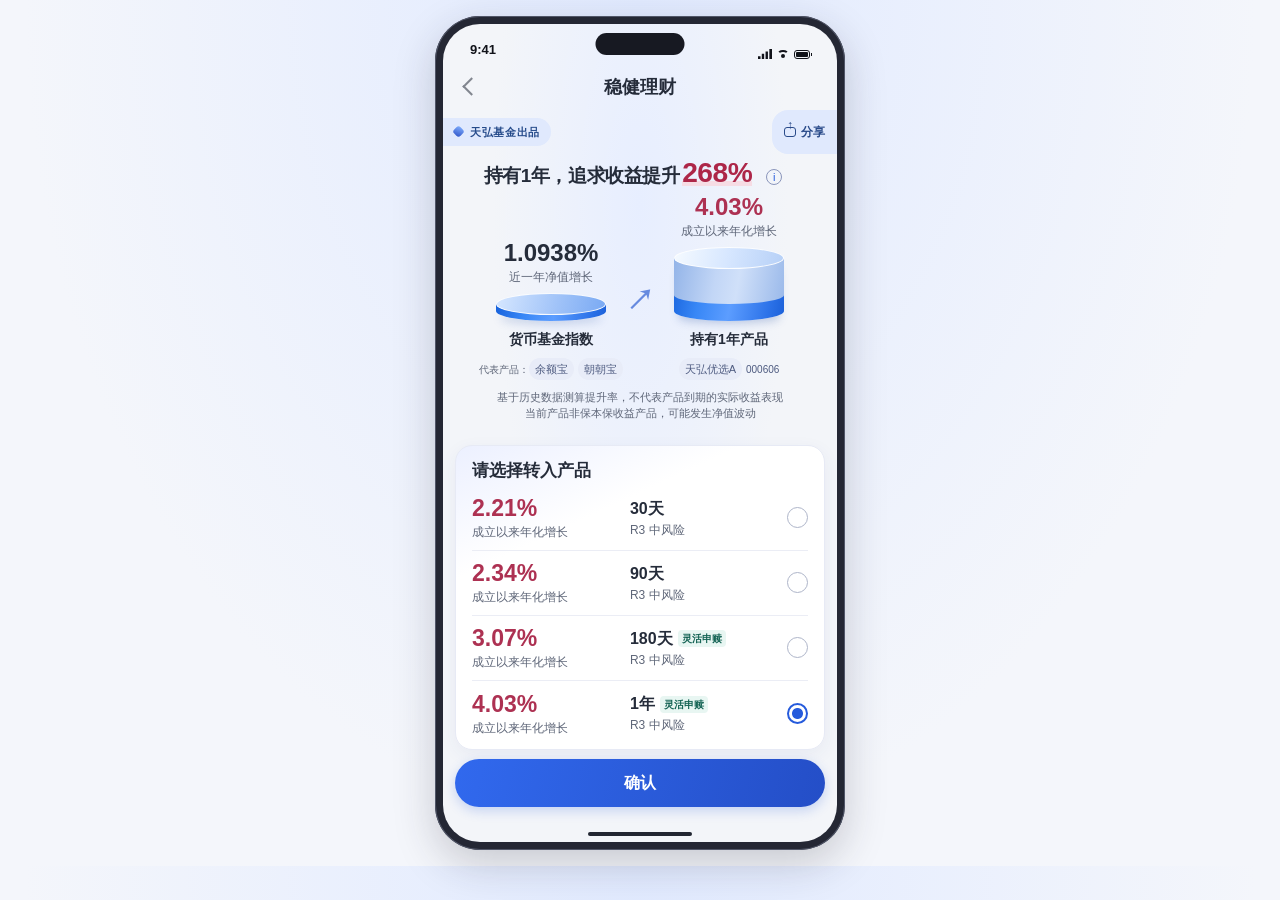
==== phone/index.html @ a5f1ccc5 "Publish iPhone demo with anchored annotations" ====
<!doctype html>
<html lang="zh-CN">
<head>
  <meta charset="utf-8">
  <meta name="viewport" content="width=device-width, initial-scale=1">
  <title>稳健理财</title>
  <link rel="stylesheet" href="./src/styles.css">
  <script defer src="./src/page-content.js"></script>
  <script defer src="./src/app.js"></script>
</head>
<body>
  <div class="iphone">
    <div class="phone-screen">
      <div class="status-bar" aria-hidden="true">
        <span>9:41</span>
        <span class="island"></span>
        <span class="status-icons"><i class="signal"></i><i class="wifi"></i><i class="battery"></i></span>
      </div>
      <header class="topbar">
        <button class="back" type="button" id="back" aria-label="返回"></button>
        <span>稳健理财</span>
      </header>
      <main class="page">
        <section class="hero" aria-labelledby="comparison-title">
          <div class="hero-toolbar">
            <span class="producer">天弘基金出品</span>
            <button class="share" type="button" id="share" aria-label="分享"><span class="share-icon" aria-hidden="true"></span>分享</button>
          </div>
          <div class="section-heading">
            <h1 id="comparison-title" aria-live="polite">历史业绩对照</h1>
            <button class="text-button" type="button" data-sheet="method" aria-label="计算公式"><span aria-hidden="true">i</span></button>
          </div>
          <div class="comparison" id="comparison"></div>
          <p class="comparison-note" id="comparison-note"></p>
        </section>
        <section class="products" aria-labelledby="products-title">
          <h2 id="products-title">请选择转入产品</h2>
          <div id="products" role="radiogroup" aria-labelledby="products-title"></div>
        </section>
        <button class="primary" type="button" id="confirm">确认</button>
      </main>
      <div class="overlay" id="overlay" hidden>
        <section class="sheet" role="dialog" aria-modal="true" aria-labelledby="sheet-title">
          <div class="sheet-heading">
            <h2 id="sheet-title"></h2>
            <button class="dismiss-share" id="dismiss-share" type="button" aria-label="关闭分享" hidden>×</button>
          </div>
          <div id="sheet-body"></div>
          <button class="primary" type="button" id="close">关闭</button>
        </section>
      </div>
      <div class="home-indicator" aria-hidden="true"></div>
    </div>
  </div>
</body>
</html>
---- phone/src/styles.css ----
:root {
  --ink: #252c3a;
  --muted: #5e6678;
  --brand: #265bdc;
  --page: #f3f5f9;
  --paper: #fff;
  --line: #ebedf5;
  --accent: #ad3152;
  --base-cylinder: linear-gradient(100deg, #1762dc 0%, #3887f6 26%, #5c9dff 53%, #2d73e9 85%, #1b60d9);
  --increase-cylinder: linear-gradient(100deg, #93b4e8, #c2d6f6 38%, #d0e0f9 58%, #9ab9ea);
}
* { box-sizing: border-box; }
[hidden] { display: none !important; }
body {
  margin: 0;
  color: var(--ink);
  background: radial-gradient(ellipse at top, #e1eaff, #f4f6fb 68%);
  font: 16px/1.5 -apple-system, BlinkMacSystemFont, "PingFang SC", "Microsoft YaHei", sans-serif;
}
button { font: inherit; cursor: pointer; }
button:focus, a:focus, input:focus { outline: 2px solid var(--brand); outline-offset: 3px; }
h1, h2, p, dl, dd { margin: 0; }
.iphone {
  width: 410px;
  max-width: 100%;
  margin: 16px auto;
  padding: 8px;
  border-radius: 45px;
  background: #242734;
  box-shadow: 0 14px 42px rgba(36, 39, 52, .21), inset 0 0 0 1px #515668;
}
.phone-screen {
  position: relative;
  display: flex;
  flex-direction: column;
  height: 818px;
  height: min(818px, calc(100dvh - 48px));
  overflow: hidden;
  border-radius: 37px;
  background: radial-gradient(ellipse at 50% 22%, #e7eeff, transparent 53%), var(--page);
}
.status-bar {
  position: relative;
  flex: 0 0 40px;
  display: flex;
  align-items: end;
  justify-content: space-between;
  padding: 0 27px 5px;
  color: #11131a;
  font-size: 13px;
  font-weight: 700;
}
.island {
  position: absolute;
  top: 9px;
  left: 50%;
  width: 89px;
  height: 22px;
  transform: translateX(-50%);
  border-radius: 12px;
  background: #171922;
}
.status-icons { display: flex; align-items: center; gap: 5px; }
.signal { width: 14px; height: 10px; background: #11131a; clip-path: polygon(0 100%,0 72%,18% 72%,18% 100%,27% 100%,27% 48%,44% 48%,44% 100%,54% 100%,54% 25%,71% 25%,71% 100%,81% 100%,81% 0,100% 0,100% 100%); }
.wifi { width: 12px; height: 9px; border: 2px solid #11131a; border-color: #11131a transparent transparent; border-radius: 50%; position: relative; }
.wifi::after { content: ''; position: absolute; top: 2px; left: 2px; width: 4px; height: 4px; border-radius: 50%; background: #11131a; }
.battery { position: relative; width: 16px; height: 9px; border: 1px solid #11131a; border-radius: 3px; }
.battery::before { content: ''; position: absolute; inset: 1px; border-radius: 1px; background: #11131a; }
.battery::after { content: ''; position: absolute; right: -3px; top: 2px; height: 3px; width: 1px; background: #11131a; }
.page { flex: 1 1 auto; min-height: 0; width: 100%; overflow: auto; scrollbar-width: none; padding: 0 12px 16px; }
.page::-webkit-scrollbar { display: none; }
.home-indicator { position: relative; flex: 0 0 19px; pointer-events: none; }
.home-indicator::after { content: ''; position: absolute; bottom: 6px; left: 50%; transform: translateX(-50%); width: 104px; height: 4px; border-radius: 4px; background: #222632; }
.topbar {
  position: relative;
  display: flex;
  align-items: center;
  justify-content: center;
  min-height: 46px;
  flex: 0 0 46px;
  font-size: 18px;
  font-weight: 700;
}
.back {
  position: absolute;
  left: 6px;
  width: 44px;
  height: 44px;
  border: 0;
  background: transparent;
}
.back:disabled { cursor: default; opacity: .55; }
.back::before {
  content: '';
  display: inline-block;
  width: 11px;
  height: 11px;
  border: solid var(--ink);
  border-width: 0 0 2px 2px;
  transform: rotate(45deg);
}
.hero { margin-bottom: 8px; padding: 0 7px; }
.section-heading { display: flex; align-items: center; justify-content: center; }
h1 { font-size: 19px; font-weight: 750; line-height: 1.25; letter-spacing: -.025em; }
.hero-toolbar { display: flex; min-height: 38px; align-items: center; justify-content: space-between; }
.producer { color: #244a8a; font-size: 11px; font-weight: 700; letter-spacing: .06em; }
.producer::before {
  content: '';
  display: inline-block;
  width: 9px;
  height: 9px;
  margin-right: 7px;
  border-radius: 3px;
  vertical-align: 0;
  transform: rotate(45deg);
  background: linear-gradient(155deg, #84b2ff, #2e53c8);
}
.share {
  min-height: 44px;
  min-width: 56px;
  padding: 0 1px;
  border: 0;
  background: transparent;
  color: #294a89;
  font-size: 12px;
  font-weight: 650;
}
.share-icon {
  position: relative;
  display: inline-block;
  width: 12px;
  height: 10px;
  margin-right: 5px;
  border: 1px solid currentColor;
  border-radius: 3px;
  vertical-align: -1px;
}
.share-icon::before {
  content: '↑';
  position: absolute;
  top: -9px;
  left: 2px;
  font-size: 12px;
  line-height: 13px;
}
.headline-accent {
  white-space: nowrap;
}
.text-button, .close {
  min-width: 44px;
  min-height: 44px;
  padding: 0;
  color: var(--brand);
  border: 0;
  background: transparent;
}
.text-button span {
  display: inline-block;
  border: 1px solid #8a95bb;
  border-radius: 50%;
  width: 16px;
  height: 16px;
  font-size: 11px;
  line-height: 14px;
}
.headline-value {
  margin-left: 3px;
  color: #ad2648;
  font-size: 1.48em;
  font-weight: 800;
  line-height: 0;
  font-variant-numeric: tabular-nums;
  background: linear-gradient(transparent 76%, #f6dce4 76%, #f6dce4 94%, transparent 94%);
}
.comparison { position: relative; display: flex; align-items: flex-end; height: 183px; }
.metric { flex: 0 0 50%; min-width: 0; text-align: center; }
.comparison-arrow { position: absolute; left: 50%; bottom: 66px; transform: translateX(-50%); color: #668adf; font-size: 28px; line-height: 1; font-weight: 800; }
.metric-value, .product-rate strong {
  font-weight: 700;
  font-variant-numeric: tabular-nums;
}
.metric-value { font-size: 24px; line-height: 1.24; }
.fund .metric-value, .product-rate strong { color: var(--accent); }
.meta, .comparison-note { color: var(--muted); font-size: 12px; }
.artwork {
  min-height: 21px;
  padding-top: 18px;
  display: flex;
  align-items: flex-end;
  justify-content: center;
  padding-bottom: 4px;
}
.cylinder {
  display: block;
  position: relative;
  width: 72%;
  max-width: 110px;
  border-radius: 0 0 50% 50% / 0 0 10px 10px;
  background: var(--base-cylinder);
  box-shadow: 0 7px 10px -5px rgba(32, 75, 160, .28);
}
.cylinder-increase {
  position: absolute;
  z-index: 1;
  top: 0;
  left: 0;
  right: 0;
  border-radius: 0 0 50% 50% / 0 0 9px 9px;
  background: var(--increase-cylinder);
}
.cylinder.stacked::before {
  z-index: 2;
  background: linear-gradient(103deg, #f5faff, #d7e7ff 48%, #b6d0f7);
}
.cylinder::before {
  position: absolute;
  content: '';
  top: -11px;
  left: 0;
  width: 100%;
  height: 22px;
  border: 1px solid rgba(255, 255, 255, .92);
  border-radius: 50%;
  box-sizing: border-box;
  background: linear-gradient(104deg, #d6e7ff, #9fc2f8 57%, #79a9f3);
}
.metric-name { margin: 4px 0 7px; font-size: 14px; font-weight: 650; }
.examples { display: flex; height: 24px; align-items: center; justify-content: center; white-space: nowrap; }
.examples-label { color: var(--muted); font-size: 10px; }
.fund-chip { background: #e0e9fd; color: #244a8a; }
.chip {
  display: inline-block;
  max-width: 100%;
  border-radius: 12px;
  background: #e8ecf8;
  color: #4e5b80;
  padding: 3px 6px;
  white-space: nowrap;
  font-size: 11px;
}
.chip + .chip { margin-left: 4px; }
.comparison-note { height: 48px; margin-top: 8px; text-align: center; font-size: 11px; line-height: 16px; }
.comparison-note span { display: block; }
.products {
  border-radius: 17px;
  padding: 12px 16px 3px;
  border: 1px solid #e7eaf5;
  background: linear-gradient(155deg, #ecf0ff, var(--paper) 28%);
  box-shadow: 0 5px 18px rgba(48, 76, 136, .06);
}
.products h2, .sheet h2 { font-size: 17px; font-weight: 700; }
.products h2 { margin-bottom: 2px; }
.product {
  display: flex;
  align-items: center;
  min-height: 55px;
  padding: 4px 0;
  border-bottom: 1px solid var(--line);
}
.product:last-child { border-bottom: 0; }
.product-rate, .product-name { display: block; min-width: 0; }
.product-rate { flex: 0 0 47%; }
.product-name { flex: 1; }
.product strong, .product .meta { display: block; }
.term-line { display: flex; align-items: center; gap: 5px; white-space: nowrap; }
.flexible-tag { padding: 1px 4px; border-radius: 4px; background: #e8f6f2; color: #146354; font-size: 10px; font-weight: 650; }
.product-rate strong { font-size: 23px; line-height: 1.25; }
.product-name strong { font-size: 16px; font-weight: 650; }
.product input {
  appearance: none;
  -webkit-appearance: none;
  flex: 0 0 21px;
  width: 21px;
  height: 21px;
  margin: 0 0 0 3px;
  border: 1px solid #aeb5c9;
  border-radius: 50%;
  background: var(--paper);
}
.product input:checked {
  border: 2px solid var(--brand);
  background: radial-gradient(circle, var(--brand) 0, var(--brand) 5px, var(--paper) 6px);
}
.product.available { cursor: pointer; }
.primary {
  display: block;
  width: 100%;
  min-height: 48px;
  margin-top: 9px;
  border-radius: 24px;
  background: linear-gradient(105deg, #3169ee, #244ec7);
  box-shadow: 0 4px 12px rgba(38, 91, 220, .22);
  color: var(--paper);
  font-weight: 700;
  border: 0;
}
.overlay {
  position: absolute;
  top: 0;
  right: 0;
  bottom: 0;
  left: 0;
  z-index: 1;
  background: rgba(24, 29, 54, .42);
  display: flex;
  align-items: flex-end;
  justify-content: center;
}
.sheet {
  width: 100%;
  max-width: 470px;
  max-height: 85%;
  overflow: auto;
  background: var(--paper);
  border-radius: 18px 18px 0 0;
  padding: 10px 20px 24px;
  padding-bottom: calc(24px + env(safe-area-inset-bottom));
}
.sheet-heading { display: flex; align-items: center; justify-content: space-between; }
.close { font-size: 23px; }
.sheet p, .sheet dl { margin-top: 10px; font-size: 14px; }
.sheet dt { color: var(--muted); }
.sheet dd { margin-bottom: 7px; font-weight: 600; }
.sheet a { color: var(--brand); }
@media (max-width: 350px) {
  .page { padding-right: 10px; padding-left: 10px; }
  .products { padding-left: 12px; padding-right: 12px; }
  .product-name strong { font-size: 14px; }
}
.method-sheet {
  align-self: center;
  width: calc(100% - 40px);
  border-radius: 21px;
  padding: 20px;
}
.method-sheet .sheet-heading { justify-content: center; }
.method-sheet .sheet-heading h2 { font-size: 20px; text-align: center; }
.formula {
  margin: 16px 0 12px;
  padding: 12px 6px;
  border-radius: 12px;
  background: #eef1fa;
  display: flex;
  align-items: center;
  justify-content: center;
  font-size: 15px;
  white-space: nowrap;
}
.fraction { display: flex; flex-direction: column; align-items: stretch; text-align: center; margin: 0 4px; }
.fraction span { padding: 2px 4px; }
.fraction span + span { border-top: 1px solid currentColor; }
.method-sheet .calculation { color: var(--brand); font-weight: 650; }
h1 { text-align: center; }
@media (max-width: 350px) {
  h1 { font-size: 16px; }
  .examples .chip { padding-inline: 4px; }
  .formula { font-size: 13px; }
}

@media (max-width: 430px) {
  .iphone { width: 100%; margin: 0; padding: 0; border-radius: 0; box-shadow: none; }
  .phone-screen { height: 100vh; height: 100dvh; border-radius: 0; }
}

.share-summary {
  display: block;
  width: 100%;
  min-height: 138px;
  margin-top: 14px;
  padding: 10px;
  border: 1px solid #d2ddf6;
  border-radius: 10px;
  background: #f4f7ff;
  color: var(--ink);
  font: inherit;
  font-size: 13px;
  resize: vertical;
}
.copy-share {
  display: block;
  min-height: 44px;
  margin: 5px auto 0;
  border: 0;
  background: transparent;
  color: var(--brand);
}

.fund-code { margin-left: 4px; color: #4e5b80; font-size: 10px; font-variant-numeric: tabular-nums; }

.page { display: flex; flex-direction: column; }
.hero, .page > .primary { flex-shrink: 0; }
.products { flex: 1 0 auto; display: flex; flex-direction: column; }
#products { flex: 1; display: flex; flex-direction: column; }
.product { flex: 1 0 55px; }
.hero-toolbar { margin-inline: -19px; }
.producer { padding: 6px 11px; border-radius: 0 16px 16px 0; background: #e0e9fd; }
.share { padding: 0 12px; border-radius: 16px 0 0 16px; background: #e0e9fd; min-height: 44px; }
.share-sheet {
  padding: 16px 17px 20px;
  border-radius: 22px 22px 0 0;
  box-shadow: 0 -14px 40px #16243e16;
  animation: share-rise 210ms ease-out both;
}
@keyframes share-rise { from { transform: translateY(100%); } to { transform: translateY(0); } }
.share-sheet .sheet-heading { position: relative; min-height: 44px; justify-content: center; }
.dismiss-share {
  position: absolute;
  right: -4px;
  width: 44px;
  height: 44px;
  border: 0;
  background: transparent;
  color: var(--muted);
  font-size: 27px;
}
.share-choices { display: flex; justify-content: space-around; padding: 18px 0 20px; }
.share-option {
  min-width: 90px;
  padding: 0 5px;
  border: 0;
  background: transparent;
  color: var(--ink);
  font-size: 14px;
}
.channel-icon {
  position: relative;
  display: block;
  width: 52px;
  height: 52px;
  margin: 0 auto 8px;
  border-radius: 50%;
  background: #25a45b;
}
.wechat-icon::before, .wechat-icon span {
  position: absolute;
  border-radius: 52% 52% 55% 36%;
  background: white;
}
.wechat-icon::before {
  content: '••';
  color: #25a45b;
  font-size: 10px;
  line-height: 15px;
  top: 12px;
  left: 9px;
  width: 24px;
  height: 19px;
}
.wechat-icon span {
  top: 24px;
  left: 23px;
  width: 20px;
  height: 16px;
  color: #25a45b;
  font-size: 9px;
  line-height: 12px;
  box-shadow: 0 0 0 2px #25a45b;
}
.moments-icon { background: #7cb84a; }
.moments-icon span {
  position: absolute;
  inset: 12px;
  border-radius: 50%;
  background: repeating-conic-gradient(from 10deg, #fff 0 38deg, transparent 38deg 45deg);
}
.moments-icon span::after {
  content: '';
  position: absolute;
  inset: 8px;
  border-radius: 50%;
  background: #7cb84a;
}
.share-sheet #close {
  border-radius: 11px;
  background: #f1f3f7;
  color: var(--ink);
  box-shadow: none;
}
.demo-embedded .iphone { width: 100%; margin: 0; padding: 0; border-radius: 0; box-shadow: none; }
.demo-embedded .phone-screen { height: 100vh; border-radius: 0; }
.demo-embedded .status-bar, .demo-embedded .home-indicator { display: none; }
@media (max-width: 350px) { .hero-toolbar { margin-inline: -17px; } }
@media (prefers-reduced-motion: reduce) { .share-sheet { animation: none; } }
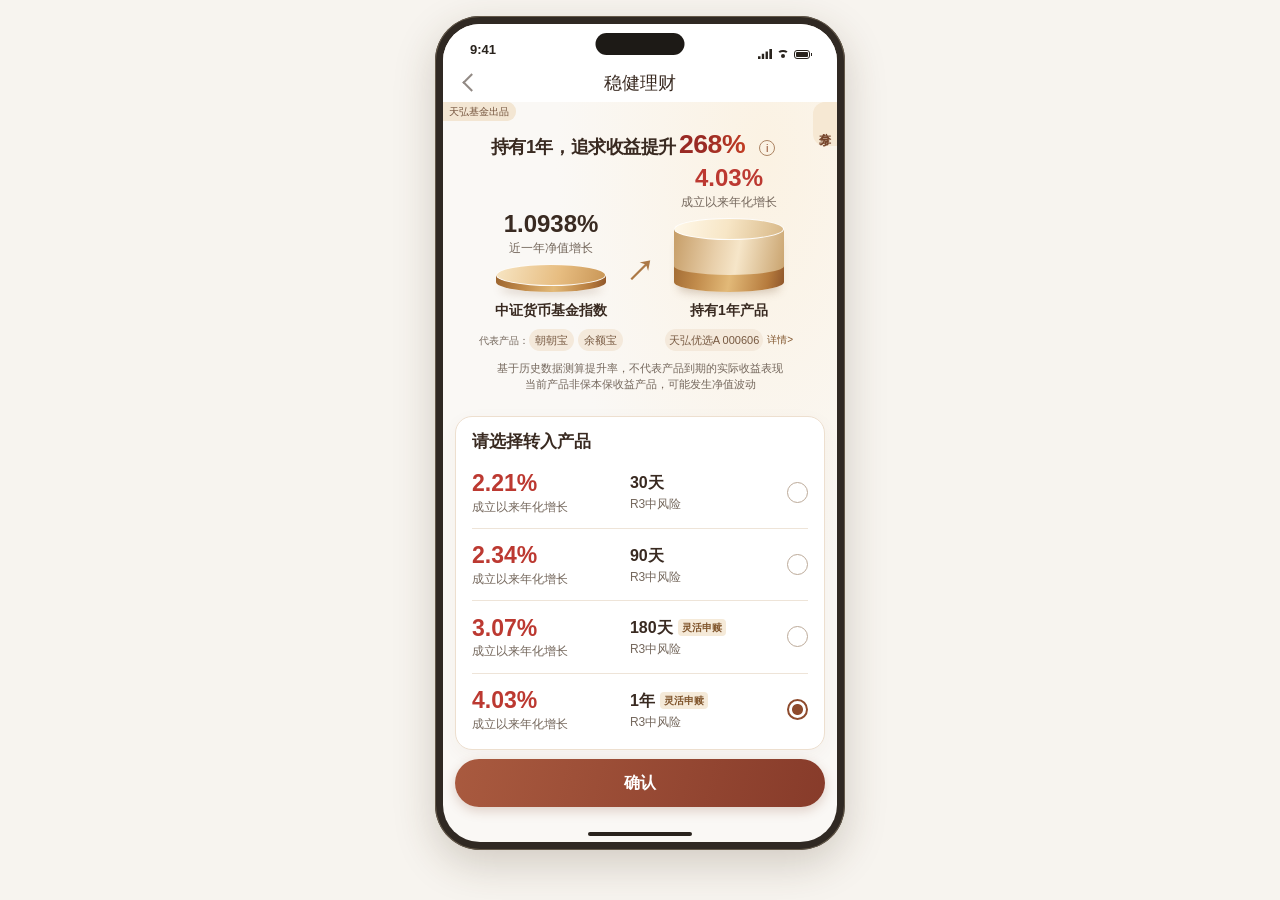
==== commit b45c8bcd: "更新稳健理财演示布局、公式与基金详情" ====
--- a/phone/index.html
+++ b/phone/index.html
@@ -24,7 +24,7 @@
         <section class="hero" aria-labelledby="comparison-title">
           <div class="hero-toolbar">
             <span class="producer">天弘基金出品</span>
-            <button class="share" type="button" id="share" aria-label="分享"><span class="share-icon" aria-hidden="true"></span>分享</button>
+            <button class="share" type="button" id="share" aria-label="分享">分享</button>
           </div>
           <div class="section-heading">
             <h1 id="comparison-title" aria-live="polite">历史业绩对照</h1>
--- a/phone/src/styles.css
+++ b/phone/src/styles.css
@@ -1,20 +1,20 @@
 :root {
-  --ink: #252c3a;
-  --muted: #5e6678;
-  --brand: #265bdc;
-  --page: #f3f5f9;
+  --ink: #392a21;
+  --muted: #74675c;
+  --brand: #8e4b2d;
+  --page: #f7f2eb;
   --paper: #fff;
-  --line: #ebedf5;
-  --accent: #ad3152;
-  --base-cylinder: linear-gradient(100deg, #1762dc 0%, #3887f6 26%, #5c9dff 53%, #2d73e9 85%, #1b60d9);
-  --increase-cylinder: linear-gradient(100deg, #93b4e8, #c2d6f6 38%, #d0e0f9 58%, #9ab9ea);
+  --line: #eee4d8;
+  --accent: #bc3931;
+  --base-cylinder: linear-gradient(100deg, #9c652f 0%, #c18b4b 26%, #e2b978 53%, #b67b3d 85%, #8d542a);
+  --increase-cylinder: linear-gradient(100deg, #c69d67, #e8cfaa 38%, #f6e6c9 58%, #c9a36e);
 }
 * { box-sizing: border-box; }
 [hidden] { display: none !important; }
 body {
   margin: 0;
   color: var(--ink);
-  background: radial-gradient(ellipse at top, #e1eaff, #f4f6fb 68%);
+  background: radial-gradient(ellipse at top, #e8d7be, #f7f2eb 68%);
   font: 16px/1.5 -apple-system, BlinkMacSystemFont, "PingFang SC", "Microsoft YaHei", sans-serif;
 }
 button { font: inherit; cursor: pointer; }
@@ -26,8 +26,8 @@
   margin: 16px auto;
   padding: 8px;
   border-radius: 45px;
-  background: #242734;
-  box-shadow: 0 14px 42px rgba(36, 39, 52, .21), inset 0 0 0 1px #515668;
+  background: #302923;
+  box-shadow: 0 14px 42px rgba(70, 50, 30, .21), inset 0 0 0 1px #64594a;
 }
 .phone-screen {
   position: relative;
@@ -37,7 +37,7 @@
   height: min(818px, calc(100dvh - 48px));
   overflow: hidden;
   border-radius: 37px;
-  background: radial-gradient(ellipse at 50% 22%, #e7eeff, transparent 53%), var(--page);
+  background: radial-gradient(ellipse at 78% 18%, #faecd5, transparent 42%), linear-gradient(180deg, #c9b092 0%, #e9d4b5 24%, #f8f1e5 48%, var(--page) 70%);
 }
 .status-bar {
   position: relative;
@@ -46,7 +46,7 @@
   align-items: end;
   justify-content: space-between;
   padding: 0 27px 5px;
-  color: #11131a;
+  color: #29231d;
   font-size: 13px;
   font-weight: 700;
 }
@@ -58,28 +58,28 @@
   height: 22px;
   transform: translateX(-50%);
   border-radius: 12px;
-  background: #171922;
+  background: #1d1a16;
 }
 .status-icons { display: flex; align-items: center; gap: 5px; }
-.signal { width: 14px; height: 10px; background: #11131a; clip-path: polygon(0 100%,0 72%,18% 72%,18% 100%,27% 100%,27% 48%,44% 48%,44% 100%,54% 100%,54% 25%,71% 25%,71% 100%,81% 100%,81% 0,100% 0,100% 100%); }
-.wifi { width: 12px; height: 9px; border: 2px solid #11131a; border-color: #11131a transparent transparent; border-radius: 50%; position: relative; }
-.wifi::after { content: ''; position: absolute; top: 2px; left: 2px; width: 4px; height: 4px; border-radius: 50%; background: #11131a; }
-.battery { position: relative; width: 16px; height: 9px; border: 1px solid #11131a; border-radius: 3px; }
-.battery::before { content: ''; position: absolute; inset: 1px; border-radius: 1px; background: #11131a; }
-.battery::after { content: ''; position: absolute; right: -3px; top: 2px; height: 3px; width: 1px; background: #11131a; }
+.signal { width: 14px; height: 10px; background: #29231d; clip-path: polygon(0 100%,0 72%,18% 72%,18% 100%,27% 100%,27% 48%,44% 48%,44% 100%,54% 100%,54% 25%,71% 25%,71% 100%,81% 100%,81% 0,100% 0,100% 100%); }
+.wifi { width: 12px; height: 9px; border: 2px solid #29231d; border-color: #29231d transparent transparent; border-radius: 50%; position: relative; }
+.wifi::after { content: ''; position: absolute; top: 2px; left: 2px; width: 4px; height: 4px; border-radius: 50%; background: #29231d; }
+.battery { position: relative; width: 16px; height: 9px; border: 1px solid #29231d; border-radius: 3px; }
+.battery::before { content: ''; position: absolute; inset: 1px; border-radius: 1px; background: #29231d; }
+.battery::after { content: ''; position: absolute; right: -3px; top: 2px; height: 3px; width: 1px; background: #29231d; }
 .page { flex: 1 1 auto; min-height: 0; width: 100%; overflow: auto; scrollbar-width: none; padding: 0 12px 16px; }
 .page::-webkit-scrollbar { display: none; }
 .home-indicator { position: relative; flex: 0 0 19px; pointer-events: none; }
-.home-indicator::after { content: ''; position: absolute; bottom: 6px; left: 50%; transform: translateX(-50%); width: 104px; height: 4px; border-radius: 4px; background: #222632; }
+.home-indicator::after { content: ''; position: absolute; bottom: 6px; left: 50%; transform: translateX(-50%); width: 104px; height: 4px; border-radius: 4px; background: #29231d; }
 .topbar {
   position: relative;
   display: flex;
   align-items: center;
   justify-content: center;
-  min-height: 46px;
-  flex: 0 0 46px;
+  min-height: 38px;
+  flex: 0 0 38px;
   font-size: 18px;
-  font-weight: 700;
+  font-weight: 550;
 }
 .back {
   position: absolute;
@@ -101,48 +101,43 @@
 }
 .hero { margin-bottom: 8px; padding: 0 7px; }
 .section-heading { display: flex; align-items: center; justify-content: center; }
-h1 { font-size: 19px; font-weight: 750; line-height: 1.25; letter-spacing: -.025em; }
-.hero-toolbar { display: flex; min-height: 38px; align-items: center; justify-content: space-between; }
-.producer { color: #244a8a; font-size: 11px; font-weight: 700; letter-spacing: .06em; }
-.producer::before {
-  content: '';
-  display: inline-block;
-  width: 9px;
-  height: 9px;
-  margin-right: 7px;
-  border-radius: 3px;
-  vertical-align: 0;
-  transform: rotate(45deg);
-  background: linear-gradient(155deg, #84b2ff, #2e53c8);
+h1 { font-size: 18px; font-weight: 750; line-height: 1.25; letter-spacing: -.025em; }
+.hero-toolbar {
+  position: relative;
+  display: flex;
+  align-items: flex-start;
+  justify-content: space-between;
+  height: 23px;
+  margin-inline: -19px;
+}
+.producer {
+  padding: 2px 7px 2px 6px;
+  border-radius: 0 9px 9px 0;
+  background: #f3e6d3;
+  color: #715039;
+  font-size: 10px;
+  line-height: 15px;
 }
 .share {
+  position: absolute;
+  z-index: 1;
+  top: 0;
+  right: 0;
+  width: 24px;
   min-height: 44px;
-  min-width: 56px;
-  padding: 0 1px;
-  border: 0;
-  background: transparent;
-  color: #294a89;
+  padding: 5px 4px;
+  border: 0;
+  border-radius: 12px 0 0 12px;
+  background: #f6e8d3;
+  color: #75442b;
+  writing-mode: vertical-rl;
+  text-orientation: upright;
   font-size: 12px;
   font-weight: 650;
-}
-.share-icon {
-  position: relative;
-  display: inline-block;
-  width: 12px;
-  height: 10px;
-  margin-right: 5px;
-  border: 1px solid currentColor;
-  border-radius: 3px;
-  vertical-align: -1px;
-}
-.share-icon::before {
-  content: '↑';
-  position: absolute;
-  top: -9px;
-  left: 2px;
-  font-size: 12px;
-  line-height: 13px;
-}
+  line-height: 16px;
+  letter-spacing: 1px;
+}
+.share::after { content: ''; position: absolute; inset: 0 0 0 -20px; }
 .headline-accent {
   white-space: nowrap;
 }
@@ -156,7 +151,7 @@
 }
 .text-button span {
   display: inline-block;
-  border: 1px solid #8a95bb;
+  border: 1px solid #ab8464;
   border-radius: 50%;
   width: 16px;
   height: 16px;
@@ -165,16 +160,16 @@
 }
 .headline-value {
   margin-left: 3px;
-  color: #ad2648;
+  color: #b52d28;
   font-size: 1.48em;
   font-weight: 800;
   line-height: 0;
   font-variant-numeric: tabular-nums;
-  background: linear-gradient(transparent 76%, #f6dce4 76%, #f6dce4 94%, transparent 94%);
+  background: linear-gradient(transparent 76%, #f5d8cd 76%, #f5d8cd 94%, transparent 94%);
 }
 .comparison { position: relative; display: flex; align-items: flex-end; height: 183px; }
 .metric { flex: 0 0 50%; min-width: 0; text-align: center; }
-.comparison-arrow { position: absolute; left: 50%; bottom: 66px; transform: translateX(-50%); color: #668adf; font-size: 28px; line-height: 1; font-weight: 800; }
+.comparison-arrow { position: absolute; left: 50%; bottom: 66px; transform: translateX(-50%); color: #ac7845; font-size: 28px; line-height: 1; font-weight: 800; }
 .metric-value, .product-rate strong {
   font-weight: 700;
   font-variant-numeric: tabular-nums;
@@ -197,7 +192,7 @@
   max-width: 110px;
   border-radius: 0 0 50% 50% / 0 0 10px 10px;
   background: var(--base-cylinder);
-  box-shadow: 0 7px 10px -5px rgba(32, 75, 160, .28);
+  box-shadow: 0 7px 10px -5px rgba(115, 77, 38, .28);
 }
 .cylinder-increase {
   position: absolute;
@@ -210,7 +205,7 @@
 }
 .cylinder.stacked::before {
   z-index: 2;
-  background: linear-gradient(103deg, #f5faff, #d7e7ff 48%, #b6d0f7);
+  background: linear-gradient(103deg, #fff8e9, #f7e6c6 48%, #d8b887);
 }
 .cylinder::before {
   position: absolute;
@@ -222,18 +217,18 @@
   border: 1px solid rgba(255, 255, 255, .92);
   border-radius: 50%;
   box-sizing: border-box;
-  background: linear-gradient(104deg, #d6e7ff, #9fc2f8 57%, #79a9f3);
+  background: linear-gradient(104deg, #f7e5c3, #e7bd81 57%, #c99656);
 }
 .metric-name { margin: 4px 0 7px; font-size: 14px; font-weight: 650; }
 .examples { display: flex; height: 24px; align-items: center; justify-content: center; white-space: nowrap; }
 .examples-label { color: var(--muted); font-size: 10px; }
-.fund-chip { background: #e0e9fd; color: #244a8a; }
+.fund-chip { background: #f6e8d3; color: #795334; }
 .chip {
   display: inline-block;
   max-width: 100%;
   border-radius: 12px;
-  background: #e8ecf8;
-  color: #4e5b80;
+  background: #f4e9db;
+  color: #775941;
   padding: 3px 6px;
   white-space: nowrap;
   font-size: 11px;
@@ -244,9 +239,9 @@
 .products {
   border-radius: 17px;
   padding: 12px 16px 3px;
-  border: 1px solid #e7eaf5;
-  background: linear-gradient(155deg, #ecf0ff, var(--paper) 28%);
-  box-shadow: 0 5px 18px rgba(48, 76, 136, .06);
+  border: 1px solid #eddfcf;
+  background: linear-gradient(155deg, #fff7ea, #fffdfa 32%, var(--paper));
+  box-shadow: 0 5px 18px rgba(113, 76, 42, .06);
 }
 .products h2, .sheet h2 { font-size: 17px; font-weight: 700; }
 .products h2 { margin-bottom: 2px; }
@@ -263,7 +258,7 @@
 .product-name { flex: 1; }
 .product strong, .product .meta { display: block; }
 .term-line { display: flex; align-items: center; gap: 5px; white-space: nowrap; }
-.flexible-tag { padding: 1px 4px; border-radius: 4px; background: #e8f6f2; color: #146354; font-size: 10px; font-weight: 650; }
+.flexible-tag { padding: 1px 4px; border-radius: 4px; background: #f5ead9; color: #80552c; font-size: 10px; font-weight: 650; }
 .product-rate strong { font-size: 23px; line-height: 1.25; }
 .product-name strong { font-size: 16px; font-weight: 650; }
 .product input {
@@ -273,7 +268,7 @@
   width: 21px;
   height: 21px;
   margin: 0 0 0 3px;
-  border: 1px solid #aeb5c9;
+  border: 1px solid #bcaa99;
   border-radius: 50%;
   background: var(--paper);
 }
@@ -288,8 +283,8 @@
   min-height: 48px;
   margin-top: 9px;
   border-radius: 24px;
-  background: linear-gradient(105deg, #3169ee, #244ec7);
-  box-shadow: 0 4px 12px rgba(38, 91, 220, .22);
+  background: linear-gradient(105deg, #a95a3f, #873b2a);
+  box-shadow: 0 4px 12px rgba(129, 62, 36, .22);
   color: var(--paper);
   font-weight: 700;
   border: 0;
@@ -301,7 +296,7 @@
   bottom: 0;
   left: 0;
   z-index: 1;
-  background: rgba(24, 29, 54, .42);
+  background: rgba(56, 39, 27, .42);
   display: flex;
   align-items: flex-end;
   justify-content: center;
@@ -339,7 +334,7 @@
   margin: 16px 0 12px;
   padding: 12px 6px;
   border-radius: 12px;
-  background: #eef1fa;
+  background: #f7efe1;
   display: flex;
   align-items: center;
   justify-content: center;
@@ -368,9 +363,9 @@
   min-height: 138px;
   margin-top: 14px;
   padding: 10px;
-  border: 1px solid #d2ddf6;
+  border: 1px solid #e5d4bf;
   border-radius: 10px;
-  background: #f4f7ff;
+  background: #fcf6ed;
   color: var(--ink);
   font: inherit;
   font-size: 13px;
@@ -385,20 +380,17 @@
   color: var(--brand);
 }
 
-.fund-code { margin-left: 4px; color: #4e5b80; font-size: 10px; font-variant-numeric: tabular-nums; }
+.fund-code { margin-left: 4px; color: #775941; font-size: 10px; font-variant-numeric: tabular-nums; }
 
 .page { display: flex; flex-direction: column; }
 .hero, .page > .primary { flex-shrink: 0; }
 .products { flex: 1 0 auto; display: flex; flex-direction: column; }
 #products { flex: 1; display: flex; flex-direction: column; }
 .product { flex: 1 0 55px; }
-.hero-toolbar { margin-inline: -19px; }
-.producer { padding: 6px 11px; border-radius: 0 16px 16px 0; background: #e0e9fd; }
-.share { padding: 0 12px; border-radius: 16px 0 0 16px; background: #e0e9fd; min-height: 44px; }
 .share-sheet {
   padding: 16px 17px 20px;
   border-radius: 22px 22px 0 0;
-  box-shadow: 0 -14px 40px #16243e16;
+  box-shadow: 0 -14px 40px #48302219;
   animation: share-rise 210ms ease-out both;
 }
 @keyframes share-rise { from { transform: translateY(100%); } to { transform: translateY(0); } }
@@ -472,7 +464,7 @@
 }
 .share-sheet #close {
   border-radius: 11px;
-  background: #f1f3f7;
+  background: #f5efe8;
   color: var(--ink);
   box-shadow: none;
 }
@@ -481,3 +473,67 @@
 .demo-embedded .status-bar, .demo-embedded .home-indicator { display: none; }
 @media (max-width: 350px) { .hero-toolbar { margin-inline: -17px; } }
 @media (prefers-reduced-motion: reduce) { .share-sheet { animation: none; } }
+
+/* Keep navigation white and limit the gold tint to the comparison area. */
+:root { --page: #faf8f5; --paper: #fff; }
+body { background: #f7f4ef; }
+.phone-screen {
+  background: radial-gradient(ellipse at 82% 16%, #fbf2e3, transparent 46%), var(--page);
+}
+.status-bar, .topbar { background: #fff; }
+.products { background: #fff; box-shadow: 0 5px 18px rgba(113, 76, 42, .045); }
+.fund-examples { gap: 4px; }
+.fund-chip { flex: 0 1 auto; min-width: 0; padding: 3px 4px; }
+.details-link {
+  color: #80552c;
+  font-size: 10px;
+  line-height: 24px;
+  text-decoration: none;
+  white-space: nowrap;
+}
+.details-link:hover { text-decoration: underline; }
+.details-card { flex: 0 0 auto; margin-top: 12px; padding-bottom: 16px; }
+.details-card h1 { text-align: left; margin: 3px 0 10px; }
+.details-card dt { color: var(--muted); font-size: 12px; }
+.details-card dd { margin-bottom: 9px; font-size: 14px; font-weight: 650; }
+.details-card a { color: var(--brand); font-size: 13px; }
+.headline-value { color: #b52d28; }
+@supports (background-clip: text) or (-webkit-background-clip: text) {
+  .headline-value {
+    background: linear-gradient(100deg, #992a24 15%, #c13c24 38%, #e2994c 50%, #ba3527 64%, #992a24 90%);
+    background-size: 265% 100%;
+    background-position: 100% center;
+    -webkit-background-clip: text;
+    background-clip: text;
+    color: transparent;
+    animation: metric-shine 1.2s ease-out both;
+  }
+}
+@keyframes metric-shine { from { background-position: 100% center; } to { background-position: 0% center; } }
+.page > .primary {
+  position: relative;
+  overflow: hidden;
+  transition: transform 150ms ease, box-shadow 150ms ease;
+}
+.page > .primary:active { transform: scale(.985); }
+.page > .primary::after {
+  content: '';
+  position: absolute;
+  inset: 0;
+  pointer-events: none;
+  background: linear-gradient(110deg, transparent 34%, #fff6 49%, transparent 64%);
+  transform: translateX(-115%);
+}
+.page > .primary:hover::after, .page > .primary.confirm-acknowledged::after {
+  animation: confirm-shine .65s ease-out both;
+}
+@keyframes confirm-shine { to { transform: translateX(115%); } }
+@media (max-width: 350px) {
+  .fund-examples { gap: 3px; }
+  .fund-examples .fund-chip { font-size: 10px; padding-inline: 3px; }
+}
+@media (prefers-reduced-motion: reduce) {
+  .headline-value, .page > .primary:hover::after, .page > .primary.confirm-acknowledged::after { animation: none; }
+  .page > .primary { transition: none; }
+  .page > .primary:active { transform: none; }
+}
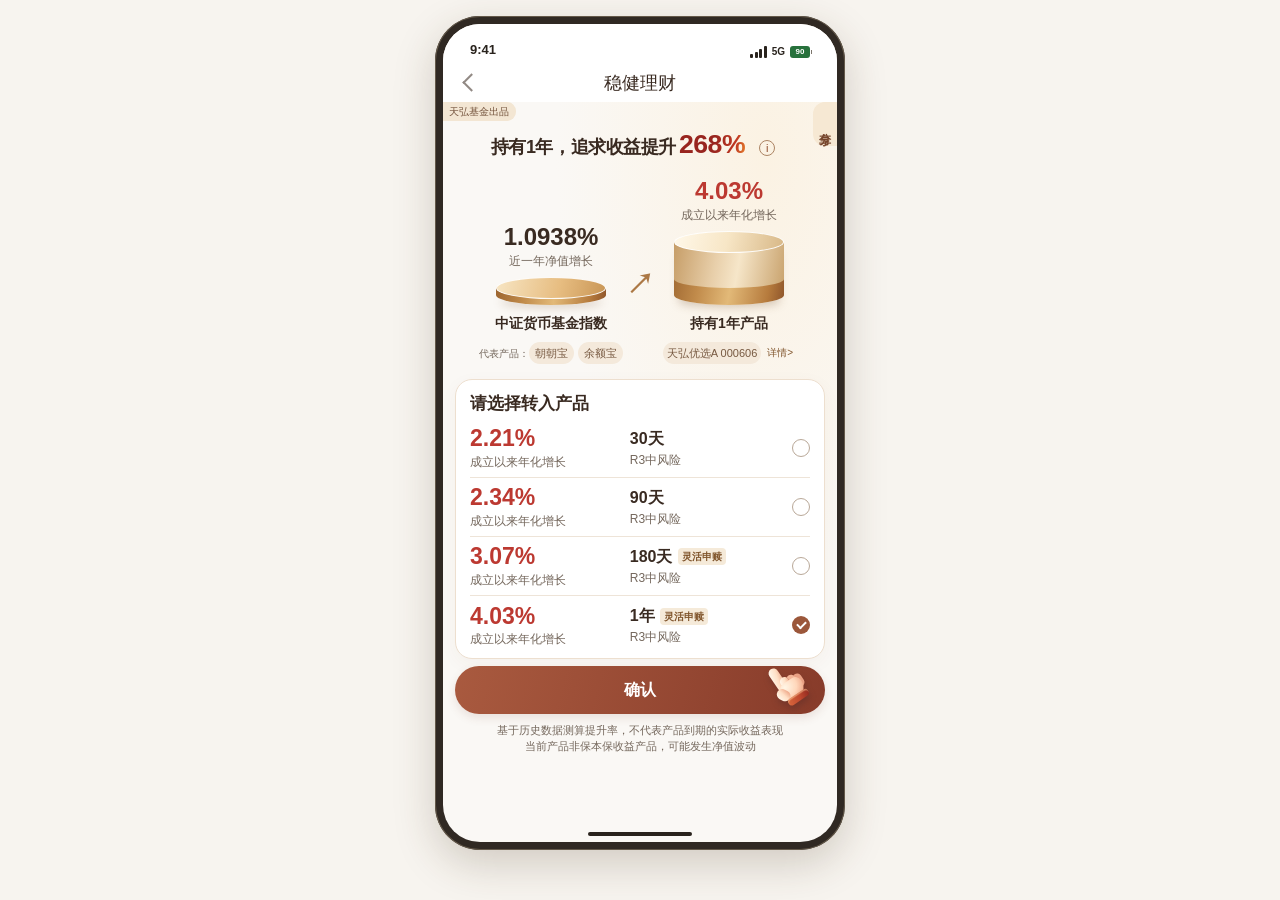
==== commit 19377c06: "更新说明、移动布局与招行基金详情交互" ====
--- a/phone/index.html
+++ b/phone/index.html
@@ -13,8 +13,7 @@
     <div class="phone-screen">
       <div class="status-bar" aria-hidden="true">
         <span>9:41</span>
-        <span class="island"></span>
-        <span class="status-icons"><i class="signal"></i><i class="wifi"></i><i class="battery"></i></span>
+        <span class="status-icons"><i class="signal"><b></b><b></b><b></b><b></b></i><span class="network">5G</span><i class="battery">90</i></span>
       </div>
       <header class="topbar">
         <button class="back" type="button" id="back" aria-label="返回"></button>
@@ -31,13 +30,19 @@
             <button class="text-button" type="button" data-sheet="method" aria-label="计算公式"><span aria-hidden="true">i</span></button>
           </div>
           <div class="comparison" id="comparison"></div>
-          <p class="comparison-note" id="comparison-note"></p>
         </section>
         <section class="products" aria-labelledby="products-title">
           <h2 id="products-title">请选择转入产品</h2>
           <div id="products" role="radiogroup" aria-labelledby="products-title"></div>
         </section>
-        <button class="primary" type="button" id="confirm">确认</button>
+        <div class="confirm-area">
+          <button class="primary" type="button" id="confirm">确认</button>
+          <span class="tap-cue" aria-hidden="true"><span class="tap-hand"><i class="tap-finger"></i><i class="tap-knuckles"></i><i class="tap-palm"></i><i class="tap-thumb"></i><i class="tap-cuff"></i></span></span>
+        </div>
+        <footer class="comparison-note" id="comparison-note" aria-label="风险提示">
+          <span>基于历史数据测算提升率，不代表产品到期的实际收益表现</span>
+          <span>当前产品非保本保收益产品，可能发生净值波动</span>
+        </footer>
       </main>
       <div class="overlay" id="overlay" hidden>
         <section class="sheet" role="dialog" aria-modal="true" aria-labelledby="sheet-title">
--- a/phone/src/styles.css
+++ b/phone/src/styles.css
@@ -50,23 +50,15 @@
   font-size: 13px;
   font-weight: 700;
 }
-.island {
-  position: absolute;
-  top: 9px;
-  left: 50%;
-  width: 89px;
-  height: 22px;
-  transform: translateX(-50%);
-  border-radius: 12px;
-  background: #1d1a16;
-}
 .status-icons { display: flex; align-items: center; gap: 5px; }
-.signal { width: 14px; height: 10px; background: #29231d; clip-path: polygon(0 100%,0 72%,18% 72%,18% 100%,27% 100%,27% 48%,44% 48%,44% 100%,54% 100%,54% 25%,71% 25%,71% 100%,81% 100%,81% 0,100% 0,100% 100%); }
-.wifi { width: 12px; height: 9px; border: 2px solid #29231d; border-color: #29231d transparent transparent; border-radius: 50%; position: relative; }
-.wifi::after { content: ''; position: absolute; top: 2px; left: 2px; width: 4px; height: 4px; border-radius: 50%; background: #29231d; }
-.battery { position: relative; width: 16px; height: 9px; border: 1px solid #29231d; border-radius: 3px; }
-.battery::before { content: ''; position: absolute; inset: 1px; border-radius: 1px; background: #29231d; }
-.battery::after { content: ''; position: absolute; right: -3px; top: 2px; height: 3px; width: 1px; background: #29231d; }
+.signal { display: flex; height: 12px; gap: 1.5px; align-items: flex-end; }
+.signal b { display: block; width: 3px; border-radius: 1px; background: currentColor; height: 4px; }
+.signal b:nth-child(2) { height: 6px; }
+.signal b:nth-child(3) { height: 9px; }
+.signal b:nth-child(4) { height: 12px; }
+.network { font-size: 10px; font-weight: 750; }
+.battery { position: relative; width: 20px; height: 12px; line-height: 12px; background: #27713c; border-radius: 3px; color: white; font: 750 8px/12px -apple-system, sans-serif; text-align: center; }
+.battery::after { content: ''; position: absolute; right: -2px; top: 4px; height: 4px; width: 1px; background: #7e776e; }
 .page { flex: 1 1 auto; min-height: 0; width: 100%; overflow: auto; scrollbar-width: none; padding: 0 12px 16px; }
 .page::-webkit-scrollbar { display: none; }
 .home-indicator { position: relative; flex: 0 0 19px; pointer-events: none; }
@@ -330,26 +322,10 @@
 }
 .method-sheet .sheet-heading { justify-content: center; }
 .method-sheet .sheet-heading h2 { font-size: 20px; text-align: center; }
-.formula {
-  margin: 16px 0 12px;
-  padding: 12px 6px;
-  border-radius: 12px;
-  background: #f7efe1;
-  display: flex;
-  align-items: center;
-  justify-content: center;
-  font-size: 15px;
-  white-space: nowrap;
-}
-.fraction { display: flex; flex-direction: column; align-items: stretch; text-align: center; margin: 0 4px; }
-.fraction span { padding: 2px 4px; }
-.fraction span + span { border-top: 1px solid currentColor; }
-.method-sheet .calculation { color: var(--brand); font-weight: 650; }
 h1 { text-align: center; }
 @media (max-width: 350px) {
   h1 { font-size: 16px; }
   .examples .chip { padding-inline: 4px; }
-  .formula { font-size: 13px; }
 }
 
 @media (max-width: 430px) {
@@ -383,7 +359,7 @@
 .fund-code { margin-left: 4px; color: #775941; font-size: 10px; font-variant-numeric: tabular-nums; }
 
 .page { display: flex; flex-direction: column; }
-.hero, .page > .primary { flex-shrink: 0; }
+.hero, .confirm-area > .primary { flex-shrink: 0; }
 .products { flex: 1 0 auto; display: flex; flex-direction: column; }
 #products { flex: 1; display: flex; flex-direction: column; }
 .product { flex: 1 0 55px; }
@@ -500,40 +476,68 @@
 .headline-value { color: #b52d28; }
 @supports (background-clip: text) or (-webkit-background-clip: text) {
   .headline-value {
-    background: linear-gradient(100deg, #992a24 15%, #c13c24 38%, #e2994c 50%, #ba3527 64%, #992a24 90%);
-    background-size: 265% 100%;
+    background: linear-gradient(100deg, #98251f 24%, #c03822 38%, #ef912f 47%, #ffbf66 51%, #d85027 56%, #a52520 72%);
+    background-size: 230% 100%;
     background-position: 100% center;
     -webkit-background-clip: text;
     background-clip: text;
     color: transparent;
-    animation: metric-shine 1.2s ease-out both;
+    animation: metric-shine 1.65s ease-in-out 2 both;
   }
 }
 @keyframes metric-shine { from { background-position: 100% center; } to { background-position: 0% center; } }
-.page > .primary {
-  position: relative;
-  overflow: hidden;
-  transition: transform 150ms ease, box-shadow 150ms ease;
-}
-.page > .primary:active { transform: scale(.985); }
-.page > .primary::after {
+.confirm-area { flex-shrink: 0; position: relative; margin-top: 7px; }
+.confirm-area > .primary { margin-top: 0; box-shadow: 0 4px 10px #773a291f; }
+.page { padding-bottom: 9px; }
+.hero { margin-bottom: 10px; }
+.comparison { height: 185px; }
+.products { flex: 0 0 auto; padding: 11px 14px 3px; }
+.product { flex: 0 0 auto; min-height: clamp(52px, 7vh, 59px); }
+.comparison-note { height: auto; padding: 0 1px; margin-top: 8px; color: #74675c; }
+.product input {
+  width: 18px;
+  height: 18px;
+  flex: 0 0 18px;
+  border: 1px solid #b9a898;
+}
+.product input:focus:not(:focus-visible) { outline: none; }
+.product input:checked {
+  border: 0;
+  background: #9b573a;
+}
+.product input:checked::after {
   content: '';
-  position: absolute;
-  inset: 0;
+  display: block;
+  width: 7px;
+  height: 4px;
+  margin: 5px 0 0 5px;
+  transform: rotate(-45deg);
+  border: solid #fff;
+  border-width: 0 0 2px 2px;
+}
+.details-link { border: 0; background: transparent; padding: 0 2px; }
+.tap-cue {
+  position: absolute;
+  z-index: 1;
   pointer-events: none;
-  background: linear-gradient(110deg, transparent 34%, #fff6 49%, transparent 64%);
-  transform: translateX(-115%);
-}
-.page > .primary:hover::after, .page > .primary.confirm-acknowledged::after {
-  animation: confirm-shine .65s ease-out both;
-}
-@keyframes confirm-shine { to { transform: translateX(115%); } }
-@media (max-width: 350px) {
-  .fund-examples { gap: 3px; }
-  .fund-examples .fund-chip { font-size: 10px; padding-inline: 3px; }
-}
-@media (prefers-reduced-motion: reduce) {
-  .headline-value, .page > .primary:hover::after, .page > .primary.confirm-acknowledged::after { animation: none; }
-  .page > .primary { transition: none; }
-  .page > .primary:active { transform: none; }
-}
+  right: 14px;
+  bottom: 8px;
+  width: 51px;
+  height: 50px;
+  filter: drop-shadow(1px 4px 3px #552b2866);
+  animation: tap-bounce 1.55s ease-in-out 3;
+}
+.tap-hand { display: block; position: absolute; inset: 0; transform: rotate(-34deg) scale(.83); transform-origin: 60% 60%; }
+.tap-hand i { display: block; position: absolute; background: linear-gradient(105deg, #fff7eb 6%, #ffe0c6 51%, #eb9c7c 100%); }
+.tap-finger { left: 16px; top: 0; width: 12px; height: 31px; border-radius: 10px; }
+.tap-knuckles { left: 22px; top: 16px; width: 11px; height: 17px; border-radius: 8px; box-shadow: 8px 2px #f3b497, 15px 5px #e9a084; }
+.tap-hand .tap-palm { left: 16px; top: 23px; width: 29px; height: 23px; border-radius: 9px 8px 13px 13px; background: radial-gradient(ellipse at 27% 20%, #fff6e6, #ffd7bb 49%, #eb9d7e 88%); }
+.tap-thumb { left: 11px; top: 26px; width: 13px; height: 17px; border-radius: 8px; transform: rotate(-28deg); }
+.tap-hand .tap-cuff { left: 17px; top: 42px; width: 28px; height: 9px; border-radius: 5px; background: linear-gradient(105deg, #d9683d, #bf482e 56%, #8f281f); box-shadow: inset 0 2px 1px #ffd29d80; }
+@keyframes tap-bounce { 0%, 100% { transform: translate(0,0); } 37% { transform: translate(4px,-8px); } 63% { transform: translate(-3px,2px); } 76% { transform: translate(0,-3px); } }
+.method-sheet dl { margin: 8px 0 4px; }
+.method-sheet dt { margin: 12px 0 3px; font-weight: 700; color: var(--ink); }
+.method-sheet dd { margin: 0; font-weight: 400; color: var(--muted); overflow-wrap: anywhere; }
+.method-sheet > .primary { box-shadow: none; }
+@media (min-height: 880px) { .comparison { height: 196px; } .hero { margin-bottom: 14px; } }
+@media (prefers-reduced-motion: reduce) { .headline-value, .tap-cue { animation: none; } }
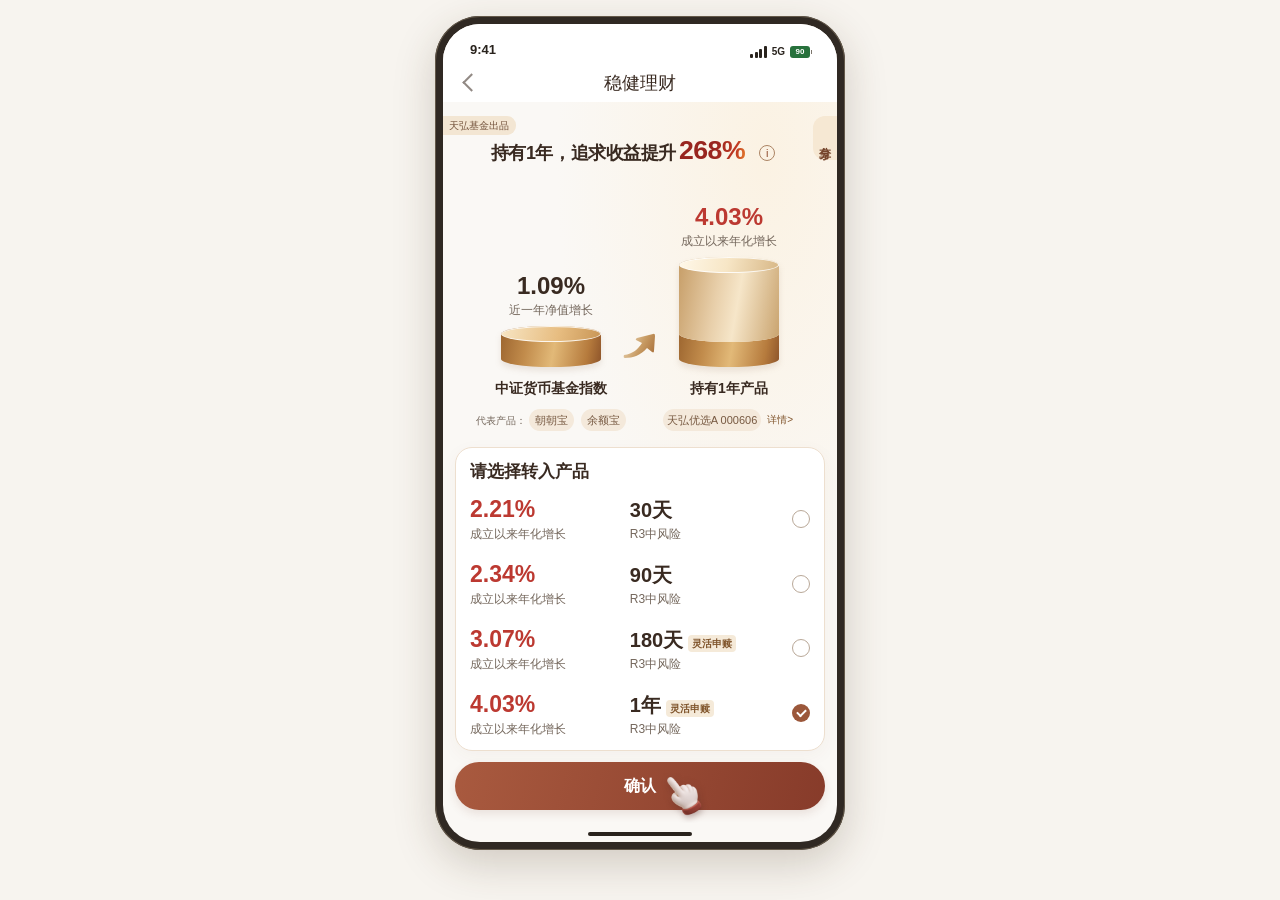
==== commit abd91b29: "优化稳健理财首屏布局和确认手势" ====
--- a/phone/index.html
+++ b/phone/index.html
@@ -37,12 +37,8 @@
         </section>
         <div class="confirm-area">
           <button class="primary" type="button" id="confirm">确认</button>
-          <span class="tap-cue" aria-hidden="true"><span class="tap-hand"><i class="tap-finger"></i><i class="tap-knuckles"></i><i class="tap-palm"></i><i class="tap-thumb"></i><i class="tap-cuff"></i></span></span>
+          <span class="tap-cue" aria-hidden="true"><img alt="" src="[data-uri]"></span>
         </div>
-        <footer class="comparison-note" id="comparison-note" aria-label="风险提示">
-          <span>基于历史数据测算提升率，不代表产品到期的实际收益表现</span>
-          <span>当前产品非保本保收益产品，可能发生净值波动</span>
-        </footer>
       </main>
       <div class="overlay" id="overlay" hidden>
         <section class="sheet" role="dialog" aria-modal="true" aria-labelledby="sheet-title">
--- a/phone/src/styles.css
+++ b/phone/src/styles.css
@@ -141,8 +141,10 @@
   border: 0;
   background: transparent;
 }
+.text-button { display: grid; place-items: center; }
 .text-button span {
-  display: inline-block;
+  display: grid;
+  place-items: center;
   border: 1px solid #ab8464;
   border-radius: 50%;
   width: 16px;
@@ -161,58 +163,96 @@
 }
 .comparison { position: relative; display: flex; align-items: flex-end; height: 183px; }
 .metric { flex: 0 0 50%; min-width: 0; text-align: center; }
-.comparison-arrow { position: absolute; left: 50%; bottom: 66px; transform: translateX(-50%); color: #ac7845; font-size: 28px; line-height: 1; font-weight: 800; }
+.benchmark .artwork { position: relative; }
+.comparison-arrow {
+  position: absolute;
+  left: 100%;
+  bottom: 12px;
+  width: 34px;
+  height: 26px;
+  transform: translateX(-50%);
+  font-size: 0;
+  pointer-events: none;
+}
+.comparison-arrow::before {
+  content: '';
+  display: block;
+  width: 100%;
+  height: 100%;
+  background: linear-gradient(118deg, #ecd9b9 8%, #c79a62 54%, #a66c37 94%);
+  clip-path: path('M 1 22 C 10 21 15 16 19 10 L 13 7 Q 12 6 14 5 L 30 1 Q 32 0 32 3 L 31 18 Q 31 20 29 19 L 24 15 C 18 22 10 25 2 25 Q 0 25 1 22 Z');
+  animation: arrow-rise 2.8s ease-in-out infinite;
+}
+@supports not (clip-path: path('M0 0 L1 1 Z')) {
+  .comparison-arrow::before {
+    content: '↗';
+    background: none;
+    color: #aa713c;
+    font: 700 30px/26px sans-serif;
+    text-align: center;
+  }
+}
+@keyframes arrow-rise {
+  0%, 58%, 100% { transform: translate(-1px, 1px); }
+  28% { transform: translate(3px, -2px); }
+}
 .metric-value, .product-rate strong {
   font-weight: 700;
   font-variant-numeric: tabular-nums;
 }
 .metric-value { font-size: 24px; line-height: 1.24; }
 .fund .metric-value, .product-rate strong { color: var(--accent); }
-.meta, .comparison-note { color: var(--muted); font-size: 12px; }
+.meta { color: var(--muted); font-size: 12px; }
 .artwork {
   min-height: 21px;
-  padding-top: 18px;
+  padding-top: 7px;
   display: flex;
   align-items: flex-end;
   justify-content: center;
   padding-bottom: 4px;
 }
-.cylinder {
-  display: block;
+.column-stack {
+  --rim: 8px;
+  display: flex;
+  flex-direction: column-reverse;
+  width: 67%;
+  max-width: 100px;
+  filter: drop-shadow(0 4px 3px rgba(115, 77, 38, .12));
+}
+.cylinder, .cylinder-increase {
   position: relative;
-  width: 72%;
-  max-width: 110px;
-  border-radius: 0 0 50% 50% / 0 0 10px 10px;
+  height: calc(var(--column-height) * var(--chart-scale, 1) + 2 * var(--rim));
+  border-radius: 50% / var(--rim);
   background: var(--base-cylinder);
-  box-shadow: 0 7px 10px -5px rgba(115, 77, 38, .28);
 }
 .cylinder-increase {
-  position: absolute;
+  /* The lower ellipse fits exactly over the base's top face. */
   z-index: 1;
-  top: 0;
-  left: 0;
-  right: 0;
-  border-radius: 0 0 50% 50% / 0 0 9px 9px;
+  margin-bottom: calc(-2 * var(--rim));
   background: var(--increase-cylinder);
 }
-.cylinder.stacked::before {
-  z-index: 2;
+.cylinder::before, .cylinder-increase::before {
+  content: '';
+  position: absolute;
+  inset: 0 0 auto;
+  height: calc(2 * var(--rim));
+  box-sizing: border-box;
+  border: 1px solid rgba(255, 255, 255, .85);
+  border-radius: 50%;
+  background: linear-gradient(104deg, #f7e5c3, #e7bd81 57%, #c99656);
+}
+.cylinder-increase::before {
   background: linear-gradient(103deg, #fff8e9, #f7e6c6 48%, #d8b887);
 }
-.cylinder::before {
-  position: absolute;
-  content: '';
-  top: -11px;
-  left: 0;
-  width: 100%;
-  height: 22px;
-  border: 1px solid rgba(255, 255, 255, .92);
-  border-radius: 50%;
-  box-sizing: border-box;
-  background: linear-gradient(104deg, #f7e5c3, #e7bd81 57%, #c99656);
-}
-.metric-name { margin: 4px 0 7px; font-size: 14px; font-weight: 650; }
-.examples { display: flex; height: 24px; align-items: center; justify-content: center; white-space: nowrap; }
+.metric-name { margin: 7px 0 6px; font-size: 14px; font-weight: 650; }
+.examples {
+  display: flex;
+  height: 30px;
+  gap: 3px;
+  align-items: center;
+  justify-content: center;
+  white-space: nowrap;
+}
 .examples-label { color: var(--muted); font-size: 10px; }
 .fund-chip { background: #f6e8d3; color: #795334; }
 .chip {
@@ -226,8 +266,7 @@
   font-size: 11px;
 }
 .chip + .chip { margin-left: 4px; }
-.comparison-note { height: 48px; margin-top: 8px; text-align: center; font-size: 11px; line-height: 16px; }
-.comparison-note span { display: block; }
+
 .products {
   border-radius: 17px;
   padding: 12px 16px 3px;
@@ -242,9 +281,8 @@
   align-items: center;
   min-height: 55px;
   padding: 4px 0;
-  border-bottom: 1px solid var(--line);
-}
-.product:last-child { border-bottom: 0; }
+}
+
 .product-rate, .product-name { display: block; min-width: 0; }
 .product-rate { flex: 0 0 47%; }
 .product-name { flex: 1; }
@@ -493,7 +531,7 @@
 .comparison { height: 185px; }
 .products { flex: 0 0 auto; padding: 11px 14px 3px; }
 .product { flex: 0 0 auto; min-height: clamp(52px, 7vh, 59px); }
-.comparison-note { height: auto; padding: 0 1px; margin-top: 8px; color: #74675c; }
+
 .product input {
   width: 18px;
   height: 18px;
@@ -516,28 +554,114 @@
   border-width: 0 0 2px 2px;
 }
 .details-link { border: 0; background: transparent; padding: 0 2px; }
-.tap-cue {
-  position: absolute;
-  z-index: 1;
-  pointer-events: none;
-  right: 14px;
-  bottom: 8px;
-  width: 51px;
-  height: 50px;
-  filter: drop-shadow(1px 4px 3px #552b2866);
-  animation: tap-bounce 1.55s ease-in-out 3;
-}
-.tap-hand { display: block; position: absolute; inset: 0; transform: rotate(-34deg) scale(.83); transform-origin: 60% 60%; }
-.tap-hand i { display: block; position: absolute; background: linear-gradient(105deg, #fff7eb 6%, #ffe0c6 51%, #eb9c7c 100%); }
-.tap-finger { left: 16px; top: 0; width: 12px; height: 31px; border-radius: 10px; }
-.tap-knuckles { left: 22px; top: 16px; width: 11px; height: 17px; border-radius: 8px; box-shadow: 8px 2px #f3b497, 15px 5px #e9a084; }
-.tap-hand .tap-palm { left: 16px; top: 23px; width: 29px; height: 23px; border-radius: 9px 8px 13px 13px; background: radial-gradient(ellipse at 27% 20%, #fff6e6, #ffd7bb 49%, #eb9d7e 88%); }
-.tap-thumb { left: 11px; top: 26px; width: 13px; height: 17px; border-radius: 8px; transform: rotate(-28deg); }
-.tap-hand .tap-cuff { left: 17px; top: 42px; width: 28px; height: 9px; border-radius: 5px; background: linear-gradient(105deg, #d9683d, #bf482e 56%, #8f281f); box-shadow: inset 0 2px 1px #ffd29d80; }
-@keyframes tap-bounce { 0%, 100% { transform: translate(0,0); } 37% { transform: translate(4px,-8px); } 63% { transform: translate(-3px,2px); } 76% { transform: translate(0,-3px); } }
 .method-sheet dl { margin: 8px 0 4px; }
 .method-sheet dt { margin: 12px 0 3px; font-weight: 700; color: var(--ink); }
-.method-sheet dd { margin: 0; font-weight: 400; color: var(--muted); overflow-wrap: anywhere; }
+.method-sheet dd { white-space: pre-line; margin: 0; font-weight: 400; color: var(--muted); overflow-wrap: anywhere; }
 .method-sheet > .primary { box-shadow: none; }
 @media (min-height: 880px) { .comparison { height: 196px; } .hero { margin-bottom: 14px; } }
 @media (prefers-reduced-motion: reduce) { .headline-value, .tap-cue { animation: none; } }
+
+/* Allocate the screen between the chart, the product list, and the action. */
+.page {
+  display: grid;
+  grid-template-columns: minmax(0, 1fr);
+  grid-template-rows: minmax(238px, 1.05fr) minmax(237px, 1fr) auto;
+  gap: clamp(7px, 1.3vh, 12px) 0;
+  padding-top: clamp(2px, calc((100vh - 667px) * .06), 17px);
+  padding-bottom: clamp(11px, 1.4vh, 14px);
+}
+.hero {
+  display: grid;
+  grid-template-rows: 23px minmax(44px, .22fr) minmax(0, 1fr);
+  margin: 0;
+}
+.comparison { height: auto; min-height: 0; }
+.hero-toolbar { align-self: start; }
+.products { min-height: 0; padding-top: 11px; padding-bottom: 4px; }
+#products { min-height: 0; }
+.product {
+  flex: 1 0 49px;
+  min-height: 49px;
+  display: grid;
+  grid-template-columns: 47% minmax(0, 1fr) auto;
+  grid-template-rows: auto auto;
+  align-items: baseline;
+  align-content: center;
+  row-gap: 2px;
+}
+.product-rate, .product-name { display: contents; }
+.product-rate strong { grid-area: 1 / 1; }
+.term-line { grid-area: 1 / 2; align-items: baseline; }
+.product-name strong { font-size: 20px; line-height: 1.25; }
+.product-rate .meta { grid-area: 2 / 1; }
+.product-name .meta { grid-area: 2 / 2; }
+.product .meta { font-size: 12px; line-height: 1.35; }
+.product input { grid-area: 1 / 3 / 3 / 4; align-self: center; }
+.confirm-area { margin-top: 0; }
+
+.tap-cue {
+  position: absolute;
+  z-index: 1;
+  pointer-events: none;
+  left: calc(50% + 23px);
+  right: auto;
+  bottom: -6px;
+  width: 43px;
+  height: 43px;
+  filter: drop-shadow(1px 3px 3px #552b2855);
+  transform-origin: 20% 21%;
+  animation: hand-tap 2.2s ease-in-out infinite;
+}
+.tap-cue img { width: 100%; height: 100%; object-fit: contain; display: block; }
+@keyframes hand-tap {
+  0%, 40%, 100% { transform: translate(0, 0); }
+  16%, 19% { transform: translate(-3px, -4px) scale(.97); }
+}
+@media (max-height: 705px) {
+  .page { grid-template-rows: minmax(216px, 1.18fr) minmax(222px, 1fr) auto; }
+  .hero { --chart-scale: .65; grid-template-rows: 23px minmax(44px, .22fr) minmax(0, 1fr); }
+  .product { flex-basis: 45px; min-height: 45px; }
+  .metric-value { font-size: 21px; }
+  .artwork { padding-top: 5px; }
+  .examples { height: 25px; }
+  .column-stack { --rim: 6px; }
+  .metric-name { margin: 4px 0; }
+  .product-rate strong { font-size: 21px; }
+  .product-name strong { font-size: 18px; }
+
+  .confirm-area > .primary { min-height: 44px; }
+}
+@media (prefers-reduced-motion: reduce) {
+  .comparison-arrow::before, .tap-cue { animation: none; }
+}
+
+@media (max-height: 600px) {
+  .status-bar { flex-basis: 31px; }
+  .topbar { min-height: 34px; flex-basis: 34px; }
+  .home-indicator { flex-basis: 13px; }
+  .page { grid-template-rows: minmax(192px, 1.18fr) minmax(199px, 1fr) auto; gap: 6px 0; padding: 0 10px 10px; }
+  .hero { --chart-scale: .46; grid-template-rows: 21px 42px minmax(0, 1fr); }
+  .section-heading .text-button { min-height: 42px; }
+  .artwork { padding-top: 3px; }
+  .examples { height: 22px; }
+  .metric-name { margin-block: 3px; }
+  .product { flex-basis: 42px; min-height: 42px; padding-block: 2px; }
+  .products { padding-top: 6px; padding-bottom: 2px; }
+  .confirm-area > .primary { min-height: 40px; }
+
+  .share::after { left: 0; }
+}
+@media (min-height: 760px) {
+  .hero { grid-template-rows: 23px minmax(44px, .17fr) minmax(0, 1fr); }
+  .section-heading { align-self: end; padding-bottom: 8px; }
+}
+
+@media (max-width: 350px) {
+  .metric .examples { height: 32px; }
+  .benchmark .examples { flex-wrap: wrap; align-content: center; gap: 0 3px; }
+  .examples-label { width: 100%; }
+  .fund-examples { gap: 2px; }
+  .fund-examples .fund-chip { padding-inline: 2px; white-space: normal; line-height: 1.35; text-wrap: balance; }
+  .details-link { flex: 0 0 auto; padding-inline: 0; }
+  .product { grid-template-columns: 43% minmax(0, 1fr) auto; }
+}
